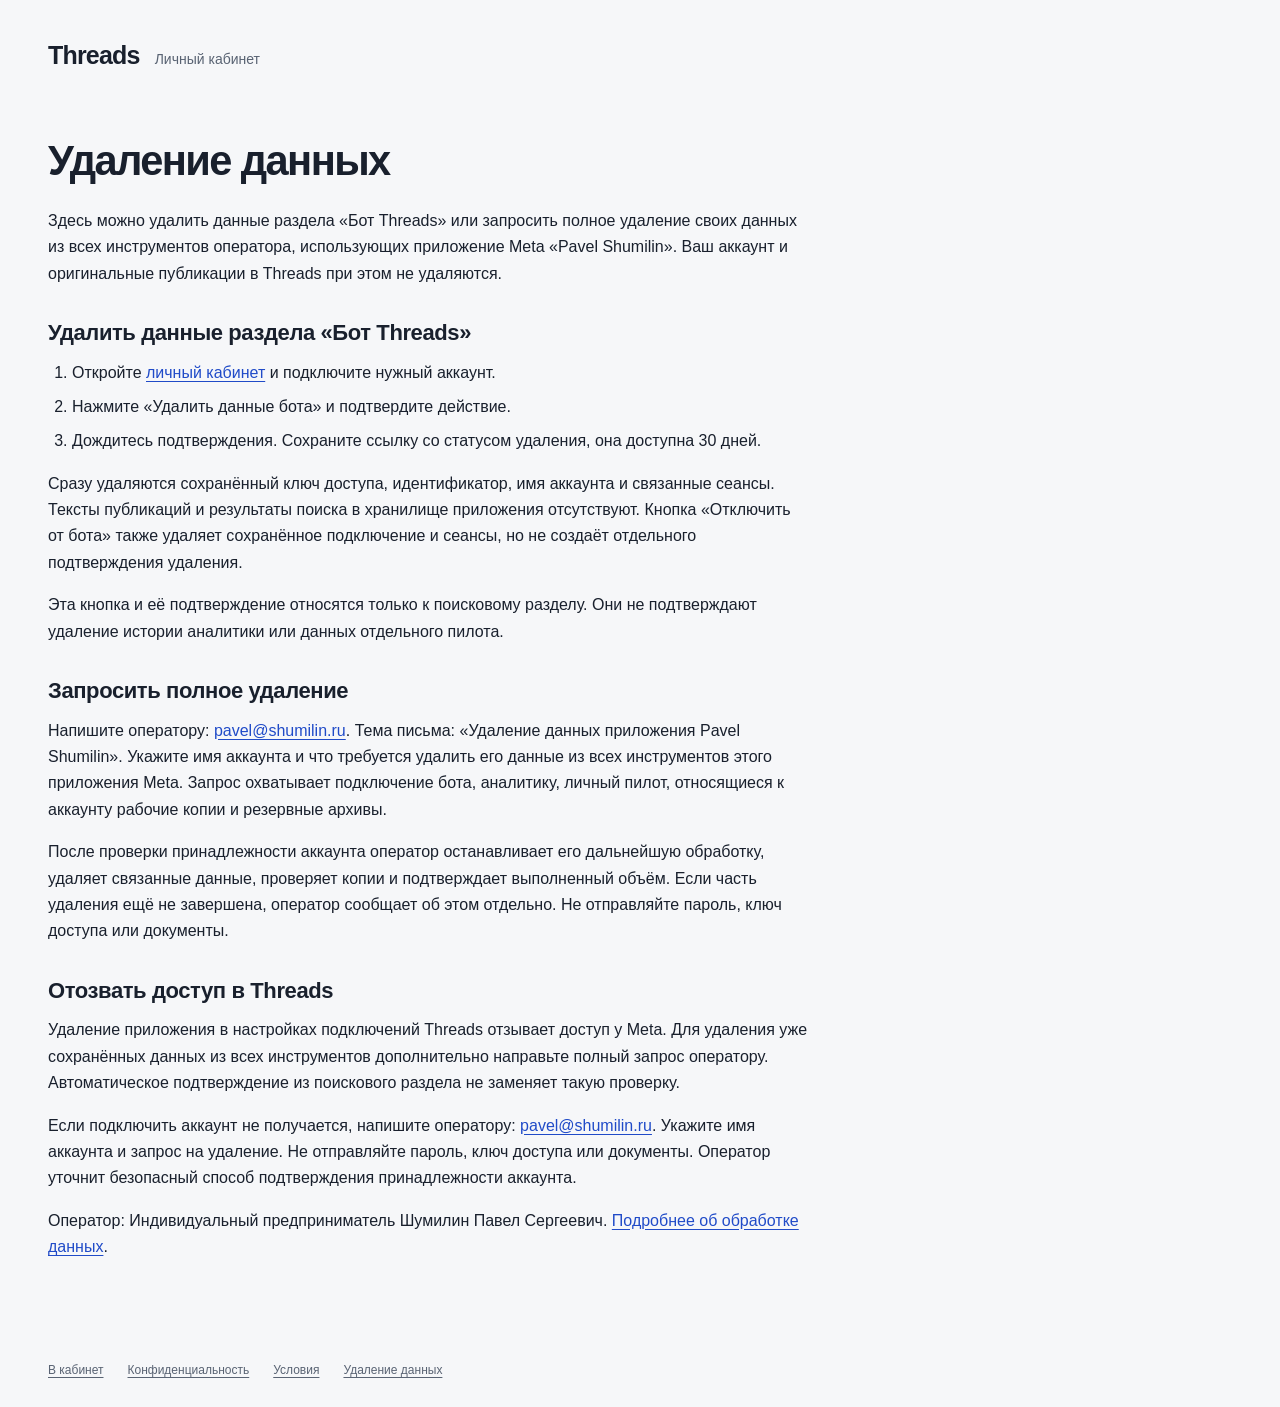
==== index.html @ 55ab259c "Publish approved Threads data deletion instructions" ====
<!doctype html><html lang="ru"><head><meta charset="utf-8"><meta name="viewport" content="width=device-width,initial-scale=1"><title>Удаление данных · Личный кабинет Threads</title><link rel="stylesheet" href="./legal.css"></head><body><div class="app-shell"><header class="masthead"><a class="brand" href="https://shumilin.ru/dashboard/?view=assistant"><span class="brand-name">Threads</span><span class="brand-caption">Личный кабинет</span></a></header><main class="legal-content"><h1>Удаление данных</h1>
    <p>Здесь можно удалить данные раздела «Бот Threads» или запросить полное удаление своих данных из всех инструментов оператора, использующих приложение Meta «Pavel Shumilin». Ваш аккаунт и оригинальные публикации в Threads при этом не удаляются.</p>
    <h2>Удалить данные раздела «Бот Threads»</h2><ol><li>Откройте <a href="https://shumilin.ru/dashboard/?view=assistant">личный кабинет</a> и подключите нужный аккаунт.</li><li>Нажмите «Удалить данные бота» и подтвердите действие.</li><li>Дождитесь подтверждения. Сохраните ссылку со статусом удаления, она доступна 30 дней.</li></ol>
    <p>Сразу удаляются сохранённый ключ доступа, идентификатор, имя аккаунта и связанные сеансы. Тексты публикаций и результаты поиска в хранилище приложения отсутствуют. Кнопка «Отключить от бота» также удаляет сохранённое подключение и сеансы, но не создаёт отдельного подтверждения удаления.</p>
    <p>Эта кнопка и её подтверждение относятся только к поисковому разделу. Они не подтверждают удаление истории аналитики или данных отдельного пилота.</p>
    <h2>Запросить полное удаление</h2><p>Напишите оператору: <a href="mailto:pavel@shumilin.ru">pavel@shumilin.ru</a>. Тема письма: «Удаление данных приложения Pavel Shumilin». Укажите имя аккаунта и что требуется удалить его данные из всех инструментов этого приложения Meta. Запрос охватывает подключение бота, аналитику, личный пилот, относящиеся к аккаунту рабочие копии и резервные архивы.</p><p>После проверки принадлежности аккаунта оператор останавливает его дальнейшую обработку, удаляет связанные данные, проверяет копии и подтверждает выполненный объём. Если часть удаления ещё не завершена, оператор сообщает об этом отдельно. Не отправляйте пароль, ключ доступа или документы.</p>
    <h2>Отозвать доступ в Threads</h2><p>Удаление приложения в настройках подключений Threads отзывает доступ у Meta. Для удаления уже сохранённых данных из всех инструментов дополнительно направьте полный запрос оператору. Автоматическое подтверждение из поискового раздела не заменяет такую проверку.</p>
    <p>Если подключить аккаунт не получается, напишите оператору: <a href="mailto:pavel@shumilin.ru">pavel@shumilin.ru</a>. Укажите имя аккаунта и запрос на удаление. Не отправляйте пароль, ключ доступа или документы. Оператор уточнит безопасный способ подтверждения принадлежности аккаунта.</p>
    <p>Оператор: Индивидуальный предприниматель Шумилин Павел Сергеевич. <a href="https://shumilin.ru/dashboard/threads-assistant/privacy">Подробнее об обработке данных</a>.</p></main><footer class="footer"><nav class="footer-links" aria-label="Правовая информация"><a href="https://shumilin.ru/dashboard/?view=assistant">В кабинет</a><a href="https://shumilin.ru/dashboard/threads-assistant/privacy">Конфиденциальность</a><a href="https://shumilin.ru/dashboard/threads-assistant/terms">Условия</a><a href="./">Удаление данных</a></nav></footer></div></body></html>
---- legal.css ----
:root {
  color-scheme: light;
  --canvas: #f6f7f9;
  --surface: #ffffff;
  --ink: #19202d;
  --muted: #596373;
  --line: #dce1e8;
  --blue: #204bc8;
  --blue-hover: #163ca8;
  --blue-soft: #edf2ff;
  --danger: #a92a35;
  --danger-soft: #fff0f1;
  --green: #23734d;
  --radius: 12px;
  --control-radius: 7px;
  --font: -apple-system, BlinkMacSystemFont, "Segoe UI", sans-serif;
}

* { box-sizing: border-box; }
[hidden] { display: none !important; }
html { background: var(--canvas); }
body { margin: 0; color: var(--ink); font-family: var(--font); font-size: 16px; line-height: 1.5; -webkit-font-smoothing: antialiased; }
button, input, select { font: inherit; }
button, a, input, select { -webkit-tap-highlight-color: transparent; }
button { cursor: pointer; }
button:disabled { cursor: not-allowed; }
a { color: var(--blue); text-underline-offset: 3px; }
a:hover { color: var(--blue-hover); }
button:focus-visible, a:focus-visible, input:focus-visible, select:focus-visible, [tabindex]:focus-visible { outline: 3px solid var(--blue); outline-offset: 4px; }
h1, h2, h3, p { margin: 0; }
button { border: 0; }

.app-shell { width: min(100% - 96px, 1280px); margin: 0 auto; }
.masthead { min-height: 112px; display: flex; align-items: center; justify-content: space-between; gap: 24px; }
.brand { display: inline-flex; align-items: baseline; gap: 15px; text-decoration: none; color: var(--ink); }
.brand:hover { color: var(--ink); }
.brand-name { font-size: 25px; font-weight: 740; letter-spacing: -.8px; }
.brand-caption { font-size: 14px; color: var(--muted); }
.environment-label { max-width: 260px; text-align: right; color: var(--muted); font-size: 13px; }
.page-heading { display: flex; align-items: flex-end; justify-content: space-between; gap: 32px; padding: 26px 0 38px; }
h1 { max-width: 740px; font-size: clamp(34px, 3.25vw, 47px); font-weight: 680; line-height: 1.1; letter-spacing: -1.6px; }
.page-heading > p { flex-shrink: 0; max-width: 315px; color: var(--muted); font-size: 15px; line-height: 1.55; }

.desk-layout { display: grid; grid-template-columns: 276px minmax(0, 1fr); gap: 30px; align-items: start; }
.account-column { min-width: 0; }
.account-panel { padding: 25px 24px; background: var(--surface); border: 1px solid var(--line); border-radius: var(--radius); }
.section-label { font-size: 14px; line-height: 1.4; font-weight: 650; }
.account-identity { display: flex; align-items: center; gap: 12px; margin-top: 25px; }
.account-mark { display: grid; flex: 0 0 44px; height: 44px; place-items: center; border-radius: 50%; background: var(--blue-soft); color: var(--blue); font-size: 26px; font-weight: 550; }
.account-copy { min-width: 0; }
.account-name { overflow-wrap: anywhere; font-size: 15px; line-height: 1.4; font-weight: 650; }
.account-status { margin-top: 4px; color: var(--muted); font-size: 12px; line-height: 1.4; }
.account-status.is-connected { color: var(--green); }
.account-help { margin-top: 20px; color: var(--muted); font-size: 14px; }
.button { display: inline-flex; min-height: 44px; align-items: center; justify-content: center; gap: 8px; border: 1px solid transparent; border-radius: var(--control-radius); padding: 10px 17px; line-height: 1.4; font-size: 14px; font-weight: 620; text-decoration: none; }
.button-primary { color: #fff; background: var(--blue); }
.button-primary:hover:not(:disabled) { background: var(--blue-hover); }
.button-primary:disabled { color: #66718a; background: #e7ebf3; }
.button-secondary { color: var(--ink); background: var(--surface); border-color: #bcc5d2; }
.button-secondary:hover:not(:disabled) { background: var(--canvas); border-color: #8795aa; }
.button-secondary:disabled { color: var(--muted); opacity: .65; }
.button-danger { color: #fff; background: var(--danger); }
.button-danger:hover:not(:disabled) { background: #8e1f29; }
.button-danger:disabled { opacity: .65; }
.connection-button { width: 100%; margin-top: 22px; padding-inline: 10px; }
.connection-note { margin-top: 12px; color: var(--muted); font-size: 13px; }
.text-button { min-height: 36px; padding: 5px 0; background: transparent; color: var(--blue); text-align: left; font-size: 14px; line-height: 1.5; font-weight: 550; }
.text-button:hover:not(:disabled) { text-decoration: underline; text-underline-offset: 3px; }
.text-button:disabled { color: #7a8393; }
.disconnect-button { margin-top: 15px; }
.data-panel { padding: 29px 24px 0; }
.data-panel p { margin-top: 10px; color: var(--muted); font-size: 13px; line-height: 1.6; }
.data-panel a { display: inline-block; margin-top: 10px; font-size: 13px; }
.delete-trigger { display: block; margin-top: 12px; color: var(--danger); font-size: 13px; }

.workspace { min-width: 0; min-height: 540px; border-radius: var(--radius); background: var(--surface); border: 1px solid var(--line); overflow: clip; }
.workspace-topbar { display: flex; align-items: center; justify-content: space-between; gap: 18px; padding: 15px 28px; background: #f0f3f9; }
.tabs { display: inline-flex; flex-wrap: wrap; gap: 5px; min-width: 0; }
.tab { min-height: 42px; padding: 10px 15px; border-radius: 6px; color: var(--muted); background: transparent; font-size: 14px; line-height: 1.4; font-weight: 600; }
.tab[aria-selected="true"] { color: var(--ink); background: var(--surface); box-shadow: 0 1px 3px #19202d12; }
.tab:hover[aria-selected="false"] { background: #e4e9f4; color: var(--ink); }
.refresh-button { flex-shrink: 0; font-size: 13px; }
[role="tabpanel"] { padding: 29px 32px 32px; }
.panel-intro h2 { font-size: 23px; line-height: 1.25; font-weight: 650; letter-spacing: -.5px; }
.panel-intro p { margin-top: 7px; color: var(--muted); font-size: 14px; }
.content-state { display: flex; min-height: 340px; flex-direction: column; justify-content: center; align-items: center; padding: 35px 20px 30px; text-align: center; }
.state-mark { display: grid; width: 58px; height: 58px; place-items: center; border: 1px solid var(--line); border-radius: 17px; color: #6d7f9b; font-size: 35px; font-weight: 400; line-height: 1; }
.content-state h3 { max-width: 420px; margin-top: 22px; font-size: 19px; font-weight: 620; line-height: 1.35; letter-spacing: -.25px; }
.content-state p { max-width: 355px; margin-top: 9px; color: var(--muted); font-size: 14px; }
.content-state .button { margin-top: 20px; }
.content-state.is-loading .state-mark { border-color: #b5c4e8; color: var(--blue); }
.content-state.is-error .state-mark { color: var(--danger); border-color: #e4bdc1; }
.search-state { min-height: 250px; }
.access-notice { margin-top: 22px; padding: 12px 15px; border-radius: 6px; color: #314f87; background: var(--blue-soft); font-size: 13px; line-height: 1.5; }
.search-form { display: grid; grid-template-columns: minmax(0, 1fr) 167px auto; align-items: start; gap: 12px; margin-top: 24px; }
.search-form label { display: block; margin-bottom: 7px; color: var(--ink); font-size: 13px; line-height: 1.4; font-weight: 600; }
.query-field, .sort-field { min-width: 0; }
input, select { width: 100%; height: 44px; border: 1px solid #aab5c6; border-radius: var(--control-radius); background: var(--surface); color: var(--ink); padding: 9px 12px; font-size: 14px; line-height: 1.4; }
input::placeholder { color: #6e7887; opacity: 1; }
select { padding-right: 10px; }
input:hover, select:hover { border-color: #75849b; }
input:disabled, select:disabled { background: #f5f6f8; color: var(--muted); cursor: not-allowed; }
.search-form > .button { margin-top: 25px; }
.field-error { margin-top: 6px; color: var(--danger); font-size: 12px; }
.results-caption { margin-top: 28px; color: var(--muted); font-size: 13px; overflow-wrap: anywhere; }
.post-list { margin-top: 25px; }
.post-list:empty { display: none; }
.post { padding: 26px 0; }
.post:first-child { padding-top: 0; }
.post + .post { border-top: 1px solid var(--line); }
.post:last-child { padding-bottom: 0; }
.post-meta { display: flex; flex-wrap: wrap; align-items: baseline; gap: 5px 14px; font-size: 13px; }
.post-author { color: var(--ink); font-weight: 650; overflow-wrap: anywhere; }
.post-time { color: var(--muted); }
.post-text { margin-top: 12px; font-size: 16px; line-height: 1.6; white-space: pre-wrap; overflow-wrap: anywhere; }
.post-text.is-media-only { color: var(--muted); font-size: 14px; }
.post-media { display: block; width: auto; max-width: 100%; max-height: 420px; margin-top: 17px; border-radius: 7px; background: var(--canvas); object-fit: contain; }
.post-media-note { margin-top: 10px; color: var(--muted); font-size: 13px; }
.post-link { display: inline-block; margin-top: 14px; font-size: 13px; font-weight: 550; }
.pagination { margin-top: 28px; }
.notice { display: flex; align-items: flex-start; justify-content: space-between; gap: 20px; margin-bottom: 24px; padding: 17px 20px; background: #eaf3ee; border: 1px solid #bbd6c6; border-radius: 8px; font-size: 14px; }
.notice-title { font-weight: 650; }
.notice p + p { margin-top: 3px; }
.notice a { display: inline-block; margin-top: 7px; }
.notice .text-button { flex-shrink: 0; min-height: 24px; padding: 0; font-size: 13px; }
.notice.is-error { border-color: #e7c3c7; background: var(--danger-soft); }
.notice.is-neutral { border-color: #cbd6eb; background: var(--blue-soft); }
.footer { display: flex; align-items: baseline; justify-content: space-between; gap: 24px; padding: 37px 0 28px; color: var(--muted); font-size: 12px; }
.footer-owner { max-width: 270px; }
.footer-links { display: flex; flex-wrap: wrap; justify-content: flex-end; gap: 10px 24px; }
.footer-links a { color: var(--muted); }
.delete-dialog { width: min(100% - 40px, 500px); max-height: calc(100dvh - 40px); padding: 30px; border: 1px solid var(--line); border-radius: 13px; background: var(--surface); color: var(--ink); box-shadow: 0 16px 70px #19202d24; }
.delete-dialog::backdrop { background: #19202d66; }
.dialog-context { margin-bottom: 13px; color: var(--muted); font-size: 14px; overflow-wrap: anywhere; }
.delete-dialog h2 { font-size: 25px; line-height: 1.2; font-weight: 650; letter-spacing: -.6px; }
.dialog-description { margin-top: 21px; color: var(--muted); font-size: 14px; }
.dialog-description p + p { margin-top: 12px; }
.dialog-actions { display: flex; flex-wrap: wrap; gap: 10px; justify-content: flex-end; margin-top: 28px; }
.dialog-error { margin-top: 18px; padding: 10px 12px; border-radius: 6px; background: var(--danger-soft); color: var(--danger); font-size: 13px; }
.visually-hidden { position: absolute; width: 1px; height: 1px; padding: 0; margin: -1px; overflow: hidden; clip: rect(0, 0, 0, 0); white-space: nowrap; border: 0; }
.skip-link { position: absolute; z-index: 10; top: 12px; left: 12px; padding: 10px 16px; border-radius: 6px; background: var(--surface); transform: translateY(-200%); }
.skip-link:focus { transform: translateY(0); }

@media (min-width: 1600px) {
  .app-shell { width: min(100% - 160px, 1440px); }
  .desk-layout { grid-template-columns: 300px minmax(0, 1fr); gap: 40px; }
  [role="tabpanel"] { padding-inline: 40px; }
  .workspace-topbar { padding-inline: 36px; }
}

@media (max-width: 1100px) {
  .app-shell { width: calc(100% - 56px); }
  .desk-layout { grid-template-columns: 246px minmax(0, 1fr); gap: 22px; }
  .account-panel { padding-inline: 20px; }
  .data-panel { padding-inline: 20px; }
  .page-heading > p { max-width: 270px; font-size: 14px; }
  .page-heading { gap: 24px; }
  .workspace-topbar { padding-inline: 19px; }
  [role="tabpanel"] { padding-inline: 24px; }
  .search-form { grid-template-columns: minmax(0, 1fr) 163px; }
  .query-field { grid-column: 1 / -1; }
  .search-form > .button { align-self: end; margin-top: 0; }
}

@media (max-width: 767px) {
  .app-shell { width: calc(100% - 40px); }
  .masthead { min-height: 91px; gap: 16px; }
  .brand { flex-direction: column; align-items: flex-start; gap: 0; }
  .brand-name { font-size: 23px; }
  .brand-caption { font-size: 11px; }
  .environment-label { max-width: 145px; font-size: 11px; }
  .page-heading { display: block; padding: 24px 0 27px; }
  h1 { max-width: 480px; font-size: clamp(32px, 5.4vw, 40px); letter-spacing: -1.1px; line-height: 1.13; }
  .page-heading > p { max-width: 440px; margin-top: 13px; font-size: 14px; }
  .desktop-break { display: none; }
  .desk-layout { display: flex; flex-direction: column; gap: 24px; }
  .account-column { display: contents; }
  .account-panel { width: 100%; padding: 21px; }
  .account-identity { margin-top: 17px; }
  .account-help { margin-top: 15px; }
  .connection-button { width: auto; min-width: 210px; margin-top: 16px; }
  .disconnect-button { display: block; margin-top: 7px; }
  .data-panel { order: 3; width: 100%; padding: 0 5px; }
  .data-panel p { max-width: 440px; margin-top: 7px; }
  .workspace { width: 100%; min-height: 450px; }
  .workspace-topbar { padding: 12px 15px; gap: 8px; }
  .tabs { gap: 0; flex-wrap: nowrap; }
  .tab { font-size: 13px; padding: 10px 12px; }
  .refresh-button { font-size: 12px; }
  [role="tabpanel"] { padding: 24px 21px; }
  .panel-intro h2 { font-size: 22px; }
  .panel-intro p { font-size: 13px; }
  .content-state { min-height: 300px; padding: 28px 0 23px; }
  .content-state h3 { font-size: 18px; }
  .content-state p { font-size: 13px; }
  .search-state { min-height: 260px; }
  .access-notice { margin-top: 18px; padding: 11px 13px; font-size: 12px; }
  .search-form { margin-top: 20px; grid-template-columns: minmax(0, 1fr) auto; }
  input, select { font-size: 16px; }
  .post-text { font-size: 15px; }
  .post-media { max-height: 360px; }
  .notice { gap: 14px; padding: 15px; font-size: 13px; }
  .footer { flex-direction: column; gap: 14px; padding-top: 31px; }
  .footer-links { justify-content: flex-start; gap: 10px 20px; }
}

@media (max-width: 359px) {
  .app-shell { width: calc(100% - 28px); }
  .account-panel { padding: 18px; }
  .workspace-topbar { padding-inline: 9px; }
  .tab { padding-inline: 9px; font-size: 12px; }
  .refresh-button { font-size: 11px; }
  [role="tabpanel"] { padding-inline: 18px; }
  .search-form { grid-template-columns: minmax(0, 1fr); }
  .search-form > .button { width: 100%; margin-top: 2px; }
  .delete-dialog { width: calc(100% - 28px); padding: 23px; }
  .dialog-actions { flex-direction: column-reverse; }
  .dialog-actions .button { width: 100%; }
}

@media (prefers-reduced-motion: reduce) {
  *, *::before, *::after { scroll-behavior: auto !important; }
}

.legal-content { max-width: 760px; padding: 26px 0 48px; }
.legal-content h1 { margin-bottom: 24px; }
.legal-content h2 { margin: 32px 0 12px; font-size: 22px; line-height: 1.3; letter-spacing: -.4px; }
.legal-content p, .legal-content ol { margin: 0 0 16px; line-height: 1.65; overflow-wrap: anywhere; }
.legal-content ol { padding-left: 24px; }
.legal-content li + li { margin-top: 8px; }
.legal-date { color: var(--muted); font-size: 14px; }
.legal-warning { padding: 16px; border: 1px solid var(--line); border-radius: var(--control-radius); background: var(--surface); }
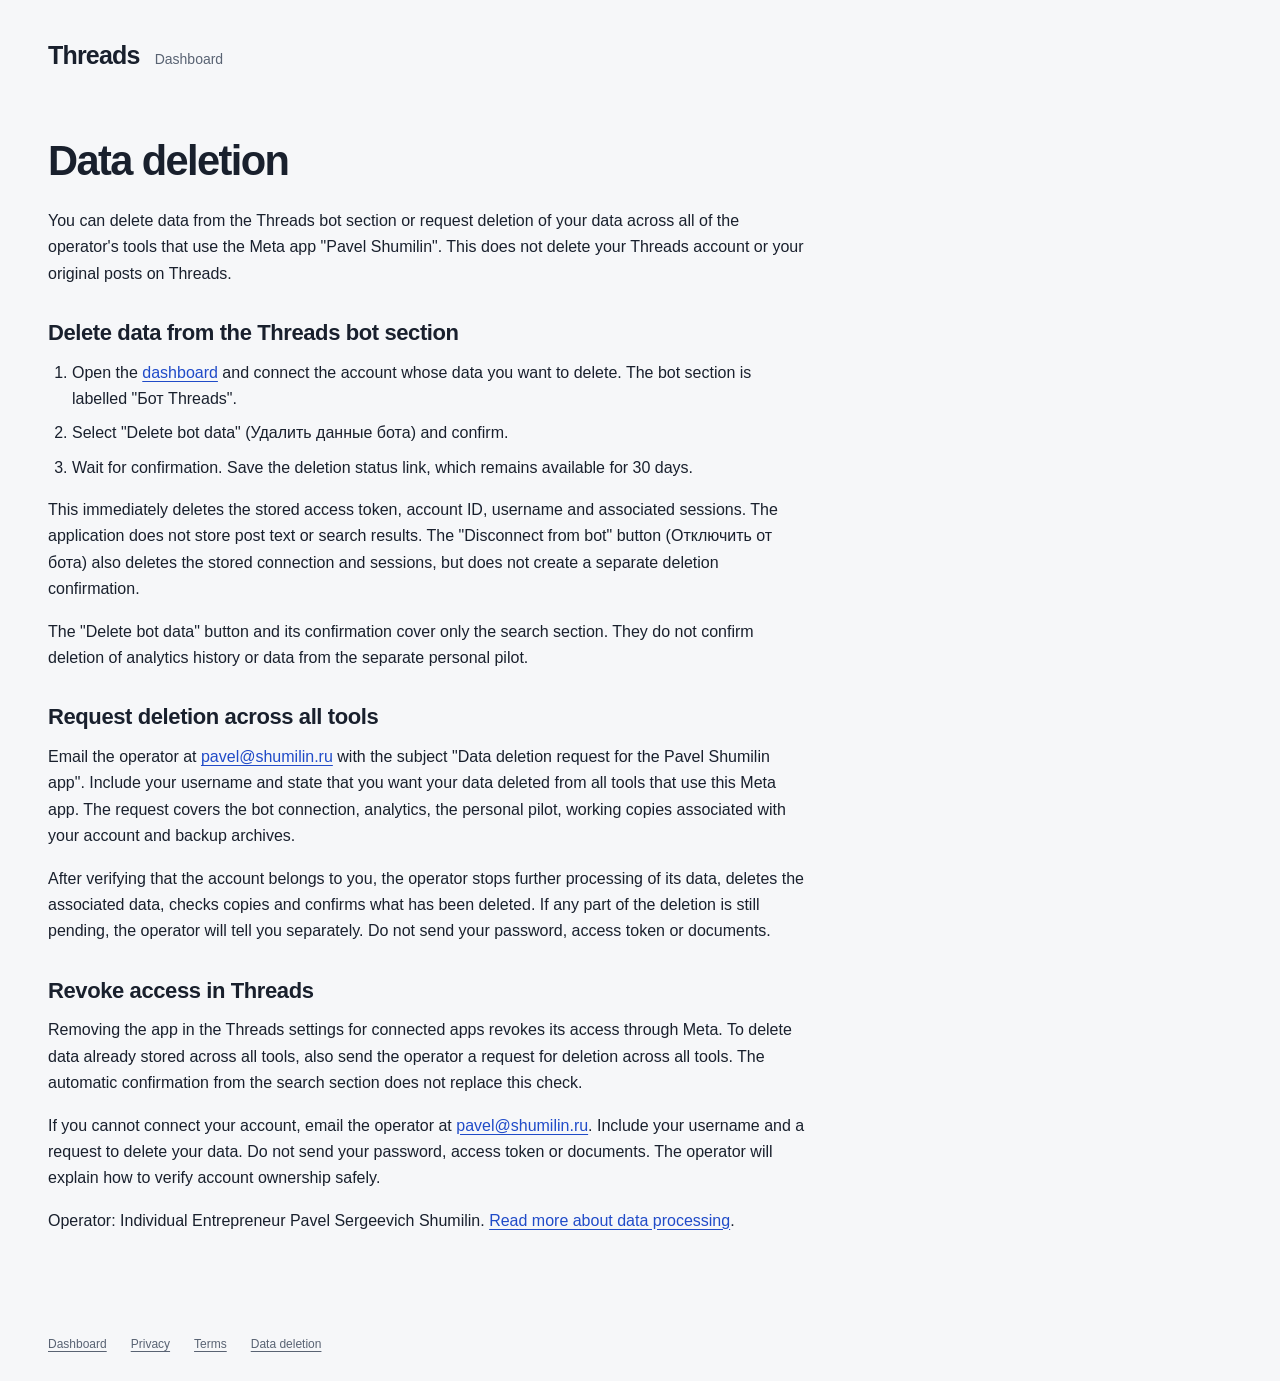
==== commit 1b25b392: "Translate deletion instructions into English for Meta review" ====
--- a/index.html
+++ b/index.html
@@ -1,9 +1,9 @@
-<!doctype html><html lang="ru"><head><meta charset="utf-8"><meta name="viewport" content="width=device-width,initial-scale=1"><title>Удаление данных · Личный кабинет Threads</title><link rel="stylesheet" href="./legal.css"></head><body><div class="app-shell"><header class="masthead"><a class="brand" href="https://shumilin.ru/dashboard/?view=assistant"><span class="brand-name">Threads</span><span class="brand-caption">Личный кабинет</span></a></header><main class="legal-content"><h1>Удаление данных</h1>
-    <p>Здесь можно удалить данные раздела «Бот Threads» или запросить полное удаление своих данных из всех инструментов оператора, использующих приложение Meta «Pavel Shumilin». Ваш аккаунт и оригинальные публикации в Threads при этом не удаляются.</p>
-    <h2>Удалить данные раздела «Бот Threads»</h2><ol><li>Откройте <a href="https://shumilin.ru/dashboard/?view=assistant">личный кабинет</a> и подключите нужный аккаунт.</li><li>Нажмите «Удалить данные бота» и подтвердите действие.</li><li>Дождитесь подтверждения. Сохраните ссылку со статусом удаления, она доступна 30 дней.</li></ol>
-    <p>Сразу удаляются сохранённый ключ доступа, идентификатор, имя аккаунта и связанные сеансы. Тексты публикаций и результаты поиска в хранилище приложения отсутствуют. Кнопка «Отключить от бота» также удаляет сохранённое подключение и сеансы, но не создаёт отдельного подтверждения удаления.</p>
-    <p>Эта кнопка и её подтверждение относятся только к поисковому разделу. Они не подтверждают удаление истории аналитики или данных отдельного пилота.</p>
-    <h2>Запросить полное удаление</h2><p>Напишите оператору: <a href="mailto:pavel@shumilin.ru">pavel@shumilin.ru</a>. Тема письма: «Удаление данных приложения Pavel Shumilin». Укажите имя аккаунта и что требуется удалить его данные из всех инструментов этого приложения Meta. Запрос охватывает подключение бота, аналитику, личный пилот, относящиеся к аккаунту рабочие копии и резервные архивы.</p><p>После проверки принадлежности аккаунта оператор останавливает его дальнейшую обработку, удаляет связанные данные, проверяет копии и подтверждает выполненный объём. Если часть удаления ещё не завершена, оператор сообщает об этом отдельно. Не отправляйте пароль, ключ доступа или документы.</p>
-    <h2>Отозвать доступ в Threads</h2><p>Удаление приложения в настройках подключений Threads отзывает доступ у Meta. Для удаления уже сохранённых данных из всех инструментов дополнительно направьте полный запрос оператору. Автоматическое подтверждение из поискового раздела не заменяет такую проверку.</p>
-    <p>Если подключить аккаунт не получается, напишите оператору: <a href="mailto:pavel@shumilin.ru">pavel@shumilin.ru</a>. Укажите имя аккаунта и запрос на удаление. Не отправляйте пароль, ключ доступа или документы. Оператор уточнит безопасный способ подтверждения принадлежности аккаунта.</p>
-    <p>Оператор: Индивидуальный предприниматель Шумилин Павел Сергеевич. <a href="https://shumilin.ru/dashboard/threads-assistant/privacy">Подробнее об обработке данных</a>.</p></main><footer class="footer"><nav class="footer-links" aria-label="Правовая информация"><a href="https://shumilin.ru/dashboard/?view=assistant">В кабинет</a><a href="https://shumilin.ru/dashboard/threads-assistant/privacy">Конфиденциальность</a><a href="https://shumilin.ru/dashboard/threads-assistant/terms">Условия</a><a href="./">Удаление данных</a></nav></footer></div></body></html>+<!doctype html><html lang="en"><head><meta charset="utf-8"><meta name="viewport" content="width=device-width,initial-scale=1"><title>Data deletion · Threads dashboard</title><link rel="stylesheet" href="./legal.css"></head><body><div class="app-shell"><header class="masthead"><a class="brand" href="https://shumilin.ru/dashboard/?view=assistant"><span class="brand-name">Threads</span><span class="brand-caption">Dashboard</span></a></header><main class="legal-content"><h1>Data deletion</h1>
+    <p>You can delete data from the Threads bot section or request deletion of your data across all of the operator's tools that use the Meta app "Pavel Shumilin". This does not delete your Threads account or your original posts on Threads.</p>
+    <h2>Delete data from the Threads bot section</h2><ol><li>Open the <a href="https://shumilin.ru/dashboard/?view=assistant">dashboard</a> and connect the account whose data you want to delete. The bot section is labelled "<span lang="ru">Бот Threads</span>".</li><li>Select "Delete bot data" (<span lang="ru">Удалить данные бота</span>) and confirm.</li><li>Wait for confirmation. Save the deletion status link, which remains available for 30 days.</li></ol>
+    <p>This immediately deletes the stored access token, account ID, username and associated sessions. The application does not store post text or search results. The "Disconnect from bot" button (<span lang="ru">Отключить от бота</span>) also deletes the stored connection and sessions, but does not create a separate deletion confirmation.</p>
+    <p>The "Delete bot data" button and its confirmation cover only the search section. They do not confirm deletion of analytics history or data from the separate personal pilot.</p>
+    <h2>Request deletion across all tools</h2><p>Email the operator at <a href="mailto:pavel@shumilin.ru">pavel@shumilin.ru</a> with the subject "Data deletion request for the Pavel Shumilin app". Include your username and state that you want your data deleted from all tools that use this Meta app. The request covers the bot connection, analytics, the personal pilot, working copies associated with your account and backup archives.</p><p>After verifying that the account belongs to you, the operator stops further processing of its data, deletes the associated data, checks copies and confirms what has been deleted. If any part of the deletion is still pending, the operator will tell you separately. Do not send your password, access token or documents.</p>
+    <h2>Revoke access in Threads</h2><p>Removing the app in the Threads settings for connected apps revokes its access through Meta. To delete data already stored across all tools, also send the operator a request for deletion across all tools. The automatic confirmation from the search section does not replace this check.</p>
+    <p>If you cannot connect your account, email the operator at <a href="mailto:pavel@shumilin.ru">pavel@shumilin.ru</a>. Include your username and a request to delete your data. Do not send your password, access token or documents. The operator will explain how to verify account ownership safely.</p>
+    <p>Operator: Individual Entrepreneur Pavel Sergeevich Shumilin. <a href="https://shumilin.ru/dashboard/threads-assistant/privacy">Read more about data processing</a>.</p></main><footer class="footer"><nav class="footer-links" aria-label="Legal information"><a href="https://shumilin.ru/dashboard/?view=assistant">Dashboard</a><a href="https://shumilin.ru/dashboard/threads-assistant/privacy">Privacy</a><a href="https://shumilin.ru/dashboard/threads-assistant/terms">Terms</a><a href="./">Data deletion</a></nav></footer></div></body></html>
